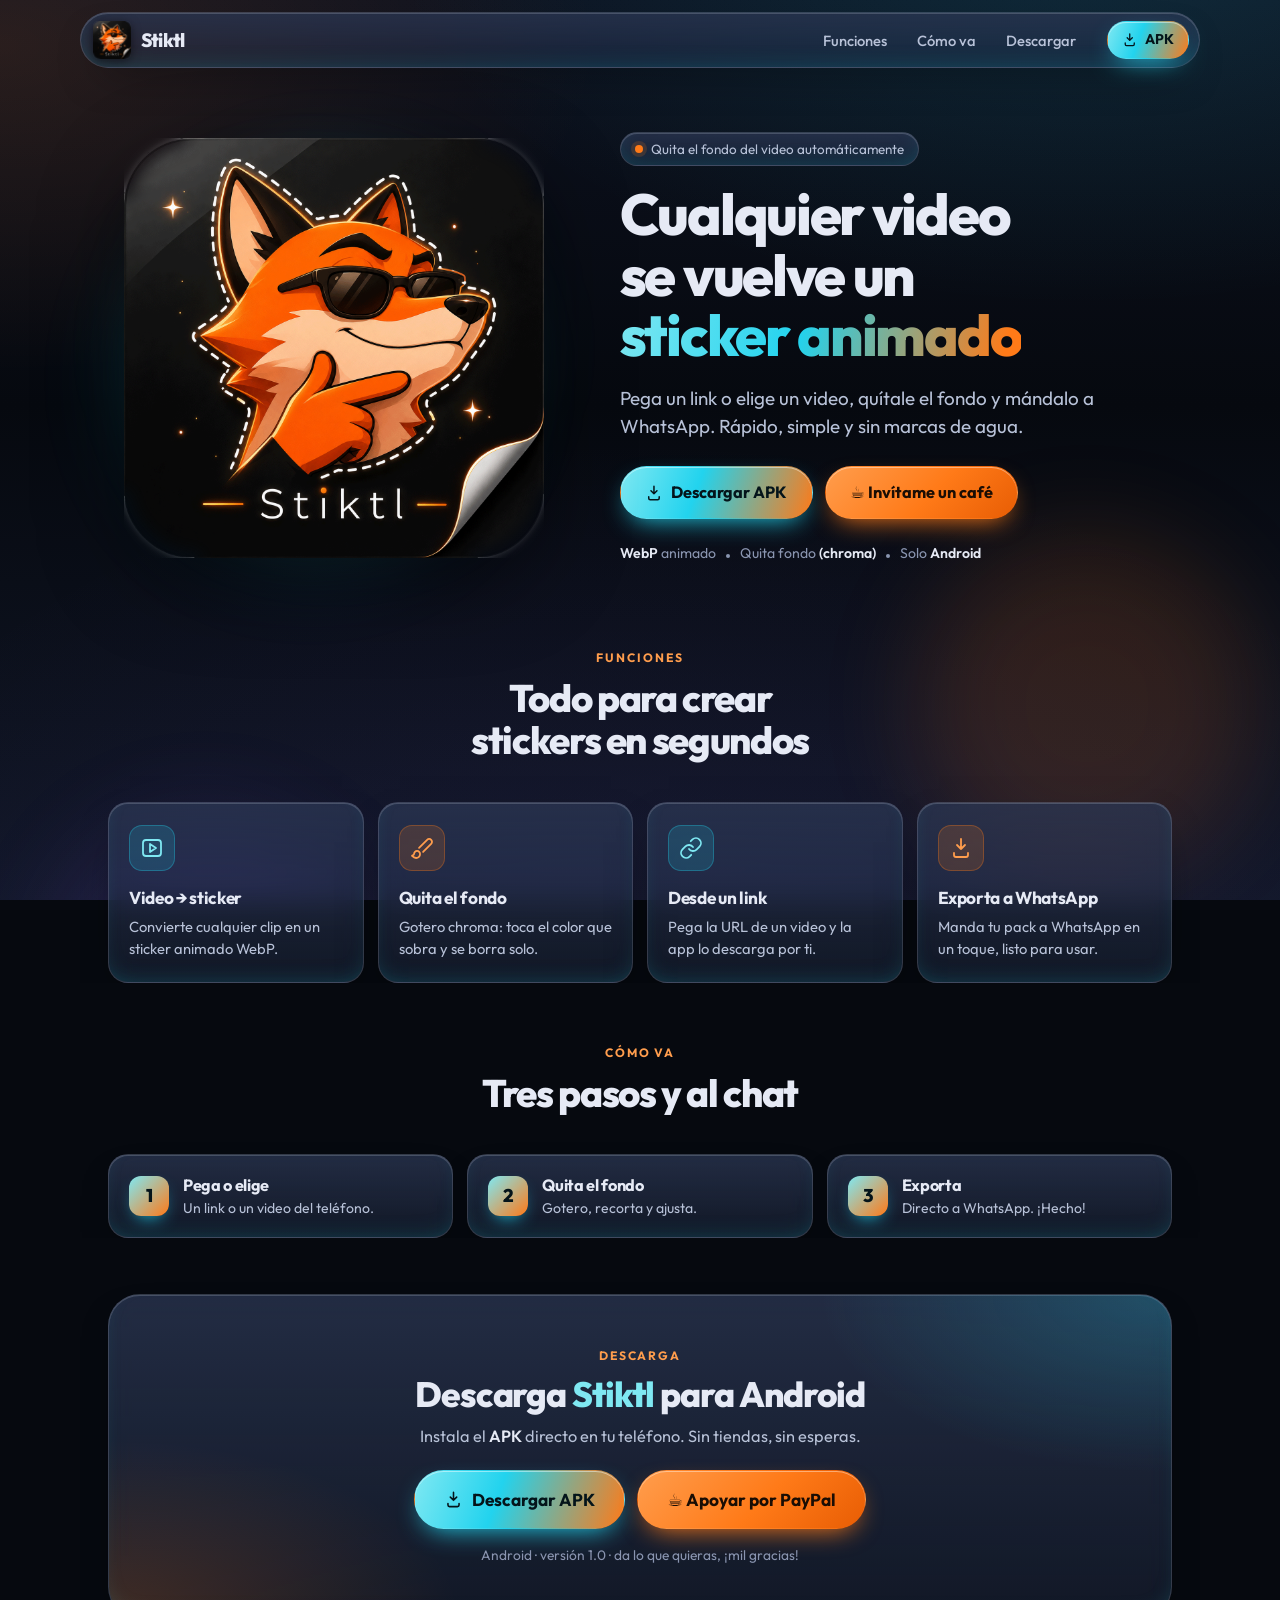
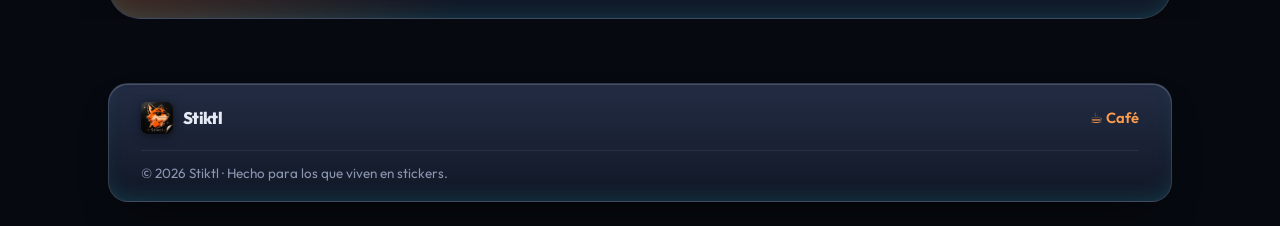
==== index.html @ 59d7ce5d "Stiktl landing — sitio estático (Firebase Hosting)" ====
<!DOCTYPE html>
<html lang="es">
<head>
  <meta charset="UTF-8" />
  <meta name="viewport" content="width=device-width, initial-scale=1.0, viewport-fit=cover" />
  <title>Stiktl — Cualquier video → sticker animado</title>
  <meta name="description" content="Convierte cualquier video en un sticker animado para WhatsApp. Pega un link o elige un video, quítale el fondo y exporta. Descarga el APK para Android." />
  <meta name="theme-color" content="#06090F" />
  <link rel="icon" type="image/png" href="stiktlicon.png" />

  <!-- Tipografía: una sola familia para reducir descargas -->
  <link rel="preconnect" href="https://fonts.googleapis.com" />
  <link rel="preconnect" href="https://fonts.gstatic.com" crossorigin />
  <link href="https://fonts.googleapis.com/css2?family=Outfit:wght@400;500;600;700;800&display=swap" rel="stylesheet" />

  <link rel="stylesheet" href="styles.css" />
  <script>document.documentElement.classList.add("js-anim");</script>
</head>
<body>

  <!-- Fondo: blobs aurora cyan/naranja (generados en script.js) -->
  <div class="bg" aria-hidden="true">
    <div class="bg__blobs" id="blobs"></div>
  </div>

  <!-- ===================== HEADER ===================== -->
  <header class="header" id="top">
    <nav class="nav glass">
      <a class="brand" href="#top" aria-label="Stiktl inicio">
        <span class="brand__mark"><img src="stiktlicon.png" alt="" width="36" height="36" /></span>
        <span class="brand__name">Stiktl</span>
      </a>
      <ul class="nav__links">
        <li><a href="#funciones">Funciones</a></li>
        <li><a href="#como">Cómo va</a></li>
        <li><a href="#descargar">Descargar</a></li>
      </ul>
      <a class="btn btn--primary btn--sm" href="./Stiktl.apk" download>
        <svg class="btn__icon" viewBox="0 0 24 24" aria-hidden="true"><path d="M12 3v10m0 0 4-4m-4 4-4-4M5 17v2a2 2 0 0 0 2 2h10a2 2 0 0 0 2-2v-2"/></svg>
        APK
      </a>
    </nav>
  </header>

  <main>
    <!-- ===================== HERO ===================== -->
    <section class="hero">
      <!-- Icono GIGANTE a la izquierda -->
      <div class="hero__icon reveal">
        <span class="hero__icon-glow" aria-hidden="true"></span>
        <img src="stiktlicon.png" alt="Icono de Stiktl" width="420" height="420" fetchpriority="high" />
      </div>

      <div class="hero__copy reveal" data-delay="80">
        <span class="pill glass">
          <span class="pill__dot"></span>
          Quita el fondo del video automáticamente
        </span>
        <h1 class="hero__title">
          Cualquier video se vuelve un
          <span class="grad">sticker animado</span>
        </h1>
        <p class="hero__subtitle">
          Pega un link o elige un video, quítale el fondo y mándalo a WhatsApp.
          Rápido, simple y sin marcas de agua.
        </p>
        <div class="hero__actions">
          <a class="btn btn--primary btn--lg" href="./Stiktl.apk" download>
            <svg class="btn__icon" viewBox="0 0 24 24" aria-hidden="true"><path d="M12 3v10m0 0 4-4m-4 4-4-4M5 17v2a2 2 0 0 0 2 2h10a2 2 0 0 0 2-2v-2"/></svg>
            Descargar APK
          </a>
          <a class="btn btn--coffee btn--lg" href="https://www.paypal.com/paypalme/arturiousms" target="_blank" rel="noopener">
            ☕ Invítame un café
          </a>
        </div>
        <ul class="hero__meta">
          <li><strong>WebP</strong> animado</li>
          <li><span class="dot-sep"></span></li>
          <li>Quita fondo <strong>(chroma)</strong></li>
          <li><span class="dot-sep"></span></li>
          <li>Solo <strong>Android</strong></li>
        </ul>
      </div>
    </section>

    <!-- ===================== FUNCIONES ===================== -->
    <section class="section" id="funciones">
      <header class="section__head reveal">
        <span class="eyebrow">Funciones</span>
        <h2 class="section__title">Todo para crear stickers en segundos</h2>
      </header>
      <div class="features">
        <article class="feature glass reveal">
          <div class="feature__icon feature__icon--cyan">
            <svg viewBox="0 0 24 24"><path d="m10 8 6 4-6 4V8Z"/><rect x="3" y="4" width="18" height="16" rx="3"/></svg>
          </div>
          <h3>Video → sticker</h3>
          <p>Convierte cualquier clip en un sticker animado WebP.</p>
        </article>
        <article class="feature glass reveal">
          <div class="feature__icon feature__icon--orange">
            <svg viewBox="0 0 24 24"><path d="m9.06 11.9 8.07-8.06a2.85 2.85 0 1 1 4.03 4.03l-8.06 8.08"/><path d="M7.07 14.94a3 3 0 0 0-3 3.02c0 1.33-2.5 1.52-2 2.02 1.08 1.1 2.49 2.02 4 2.02a4 4 0 0 0 4-4.04 3.01 3.01 0 0 0-3-3.02z"/></svg>
          </div>
          <h3>Quita el fondo</h3>
          <p>Gotero chroma: toca el color que sobra y se borra solo.</p>
        </article>
        <article class="feature glass reveal">
          <div class="feature__icon feature__icon--cyan">
            <svg viewBox="0 0 24 24"><path d="M10 13a5 5 0 0 0 7.54.54l3-3a5 5 0 0 0-7.07-7.07l-1.72 1.71"/><path d="M14 11a5 5 0 0 0-7.54-.54l-3 3a5 5 0 0 0 7.07 7.07l1.71-1.71"/></svg>
          </div>
          <h3>Desde un link</h3>
          <p>Pega la URL de un video y la app lo descarga por ti.</p>
        </article>
        <article class="feature glass reveal">
          <div class="feature__icon feature__icon--orange">
            <svg viewBox="0 0 24 24"><path d="M12 3v10m0 0 4-4m-4 4-4-4M5 17v2a2 2 0 0 0 2 2h10a2 2 0 0 0 2-2v-2"/></svg>
          </div>
          <h3>Exporta a WhatsApp</h3>
          <p>Manda tu pack a WhatsApp en un toque, listo para usar.</p>
        </article>
      </div>
    </section>

    <!-- ===================== CÓMO VA (3 pasos compactos) ===================== -->
    <section class="section section--tight" id="como">
      <header class="section__head reveal">
        <span class="eyebrow">Cómo va</span>
        <h2 class="section__title">Tres pasos y al chat</h2>
      </header>
      <ol class="steps">
        <li class="step glass reveal"><span class="step__num">1</span><div><h3>Pega o elige</h3><p>Un link o un video del teléfono.</p></div></li>
        <li class="step glass reveal"><span class="step__num">2</span><div><h3>Quita el fondo</h3><p>Gotero, recorta y ajusta.</p></div></li>
        <li class="step glass reveal"><span class="step__num">3</span><div><h3>Exporta</h3><p>Directo a WhatsApp. ¡Hecho!</p></div></li>
      </ol>
    </section>

    <!-- ===================== DESCARGA + APOYO ===================== -->
    <section class="section section--tight" id="descargar">
      <div class="download glass reveal">
        <div class="download__glow" aria-hidden="true"></div>
        <span class="eyebrow">Descarga</span>
        <h2 class="download__title">Descarga <span>Stiktl</span> para Android</h2>
        <p class="download__text">Instala el <strong>APK</strong> directo en tu teléfono. Sin tiendas, sin esperas.</p>
        <div class="download__actions">
          <a class="btn btn--primary btn--xl" href="./Stiktl.apk" download>
            <svg class="btn__icon" viewBox="0 0 24 24" aria-hidden="true"><path d="M12 3v10m0 0 4-4m-4 4-4-4M5 17v2a2 2 0 0 0 2 2h10a2 2 0 0 0 2-2v-2"/></svg>
            Descargar APK
          </a>
          <a class="btn btn--coffee btn--xl" href="https://www.paypal.com/paypalme/arturiousms" target="_blank" rel="noopener">
            ☕ Apoyar por PayPal
          </a>
        </div>
        <p class="download__note">Android · versión 1.0 · da lo que quieras, ¡mil gracias!</p>
      </div>
    </section>
  </main>

  <!-- ===================== FOOTER ===================== -->
  <footer class="footer">
    <div class="footer__inner glass">
      <div class="footer__brand">
        <span class="brand__mark brand__mark--sm"><img src="stiktlicon.png" alt="" width="30" height="30" /></span>
        <span class="brand__name">Stiktl</span>
      </div>
      <a class="footer__coffee" href="https://www.paypal.com/paypalme/arturiousms" target="_blank" rel="noopener">☕ Café</a>
      <p class="footer__copy">© <span id="year">2026</span> Stiktl · Hecho para los que viven en stickers.</p>
    </div>
  </footer>

  <script src="script.js"></script>
</body>
</html>
---- styles.css ----
/* =================================================================
   STIKTL — Landing compacta · tema Liquid Glass CYAN + NARANJA
   -----------------------------------------------------------------
   Optimizada: una sola fuente, blur moderado, sin mask-composite,
   content-visibility en secciones, animaciones solo con transform.
   ================================================================= */
:root {
  /* Acentos: cyan (UI de la app) + naranja (marca / zorro) */
  --cyan:        #22D3EE;
  --cyan-soft:   #7FE8F2;
  --cyan-deep:   #0EA5E9;
  --orange:      #FF7A18;
  --orange-soft: #FF9D4D;
  --orange-deep: #E85D04;
  --lila:        #8B5CF6;

  --accent: var(--cyan);

  /* Fondo oscuro (DarkBase de la app) */
  --bg:    #06090F;
  --bg-2:  #0D1220;
  --bg-3:  #111728;

  /* Texto sobre cristal oscuro */
  --text:       #E6EAF5;
  --text-dim:   #B8C2D8;
  --text-faint: #8A95B0;

  /* Cristal esmerilado oscuro (slate translúcido) */
  --glass-bg:      rgba(42, 53, 80, 0.55);
  --glass-bg-2:    rgba(42, 53, 80, 0.80);
  --glass-bg-soft: rgba(42, 53, 80, 0.34);
  --glass-border:  rgba(204, 208, 224, 0.18);
  --glass-blur:    14px;

  --shadow: 0 18px 44px -22px rgba(0, 0, 0, 0.85);
  --radius:    20px;
  --radius-sm: 14px;
  --maxw:      1120px;
  --ease:      cubic-bezier(.22, 1, .36, 1);
  --cyan-tint:   rgba(34, 211, 238, 0.16);
  --orange-tint: rgba(255, 122, 24, 0.16);
}

*, *::before, *::after { box-sizing: border-box; }
* { margin: 0; }
html { scroll-behavior: smooth; }
body {
  font-family: "Outfit", system-ui, -apple-system, sans-serif;
  background: var(--bg);
  color: var(--text);
  line-height: 1.5;
  -webkit-font-smoothing: antialiased;
  overflow-x: hidden;
  min-height: 100vh;
}
a { color: inherit; text-decoration: none; }
ul, ol { list-style: none; padding: 0; }
svg { display: block; }
img { max-width: 100%; height: auto; }
strong { color: var(--text); font-weight: 600; }

/* ===================== FONDO ===================== */
.bg {
  position: fixed;
  inset: 0;
  z-index: -1;
  overflow: hidden;
  background:
    radial-gradient(100% 80% at 85% -10%, rgba(34, 211, 238, 0.14), transparent 55%),
    radial-gradient(90% 70% at 0% 5%, rgba(255, 122, 24, 0.12), transparent 52%),
    radial-gradient(120% 120% at 50% 120%, rgba(139, 92, 246, 0.08), transparent 60%),
    linear-gradient(180deg, var(--bg-2), var(--bg) 45%, var(--bg-3));
}
.bg__blobs { position: absolute; inset: 0; }
.blob {
  position: absolute;
  border-radius: 50%;
  filter: blur(50px);
  opacity: 0.34;
  animation: float-blob var(--dur, 24s) var(--ease) infinite alternate;
  will-change: transform;
}
@keyframes float-blob {
  0%   { transform: translate(0, 0) scale(1); }
  100% { transform: translate(var(--dx, 40px), var(--dy, -50px)) scale(var(--sc, 1.2)); }
}

/* ===================== GLASS ===================== */
/* Cristal sin mask-composite: fill translúcido + inset highlight +
   glow cyan en una sola box-shadow. Mucho más barato de pintar. */
.glass {
  background: linear-gradient(180deg, var(--glass-bg-2), var(--glass-bg) 55%, var(--glass-bg-soft));
  backdrop-filter: blur(var(--glass-blur)) saturate(130%);
  -webkit-backdrop-filter: blur(var(--glass-blur)) saturate(130%);
  border: 1px solid var(--glass-border);
  box-shadow: var(--shadow),
              inset 0 1px 0 rgba(204, 208, 224, 0.22),
              inset 0 -10px 26px -16px rgba(34, 211, 238, 0.35);
}

/* ===================== BOTONES ===================== */
.btn {
  --pad-y: 0.7em; --pad-x: 1.25em;
  display: inline-flex; align-items: center; gap: 0.5em;
  padding: var(--pad-y) var(--pad-x);
  border-radius: 999px;
  font-family: inherit; font-weight: 700; font-size: 0.95rem;
  cursor: pointer; border: 1px solid transparent; white-space: nowrap;
  transition: transform .2s var(--ease), box-shadow .25s var(--ease), background .2s, border-color .2s;
}
.btn__icon { width: 1.1em; height: 1.1em; fill: none; stroke: currentColor; stroke-width: 2; stroke-linecap: round; stroke-linejoin: round; }
.btn--sm { font-size: 0.88rem; --pad-y: 0.5em; --pad-x: 1em; }
.btn--lg { font-size: 1.02rem; --pad-y: 0.8em; --pad-x: 1.5em; }
.btn--xl { font-size: 1.08rem; --pad-y: 0.9em; --pad-x: 1.7em; }

/* Primario = cyan → naranja (la mezcla de marca) */
.btn--primary {
  background: linear-gradient(110deg, var(--cyan-soft), var(--cyan) 40%, var(--orange) 100%);
  color: #04141a;
  box-shadow: 0 10px 26px -10px var(--cyan), inset 0 1px 0 rgba(255,255,255,.45);
}
.btn--primary:hover { transform: translateY(-2px); box-shadow: 0 16px 34px -12px var(--cyan), 0 0 0 4px var(--cyan-tint); }
.btn--primary:active { transform: translateY(0); }

/* Café / apoyo = naranja */
.btn--coffee {
  background: linear-gradient(135deg, var(--orange-soft), var(--orange) 55%, var(--orange-deep));
  color: #1a0d04;
  box-shadow: 0 10px 26px -10px var(--orange), inset 0 1px 0 rgba(255,255,255,.4);
}
.btn--coffee:hover { transform: translateY(-2px); box-shadow: 0 16px 34px -12px var(--orange), 0 0 0 4px var(--orange-tint); }

/* ===================== HEADER / NAV ===================== */
.header { position: sticky; top: 0; z-index: 50; padding: 12px clamp(14px, 4vw, 28px) 0; }
.nav {
  max-width: var(--maxw); margin: 0 auto;
  display: flex; align-items: center; gap: 14px;
  padding: 8px 10px 8px 12px; border-radius: 999px;
}
.brand { display: inline-flex; align-items: center; gap: 10px; }
.brand__mark {
  width: 38px; height: 38px;
  display: grid; place-items: center;
}
.brand__mark img {
  width: 100%; height: 100%; object-fit: contain;
  filter: drop-shadow(0 2px 5px rgba(0,0,0,.5));
}
.brand__mark--sm { width: 32px; height: 32px; }
.brand__name { font-weight: 800; font-size: 1.2rem; letter-spacing: -0.04em; }
.nav__links { display: flex; gap: 4px; margin-left: auto; }
.nav__links a { padding: 7px 13px; border-radius: 999px; font-size: 0.92rem; font-weight: 500; color: var(--text-dim); transition: color .2s, background .2s; }
.nav__links a:hover { color: var(--text); background: var(--glass-bg-soft); }
.nav .btn--primary { margin-left: 4px; }

/* ===================== LAYOUT ===================== */
.section {
  max-width: var(--maxw); margin: 0 auto;
  padding: clamp(44px, 7vw, 80px) clamp(16px, 4vw, 28px) 0;
  content-visibility: auto;
  contain-intrinsic-size: auto 480px;
}
.section--tight { padding-top: clamp(32px, 5vw, 56px); }
.section__head { max-width: 600px; margin: 0 auto clamp(26px, 4vw, 40px); text-align: center; }
.eyebrow {
  display: inline-block; font-weight: 700; font-size: 0.76rem;
  letter-spacing: 0.16em; text-transform: uppercase;
  color: var(--orange-soft); margin-bottom: 10px;
}
.section__title { font-size: clamp(1.6rem, 3.6vw, 2.4rem); font-weight: 800; letter-spacing: -0.035em; line-height: 1.1; text-wrap: balance; }

/* ===================== HERO ===================== */
.hero {
  max-width: var(--maxw); margin: 0 auto;
  padding: clamp(28px, 5vw, 64px) clamp(16px, 4vw, 28px) 0;
  display: grid; grid-template-columns: 0.9fr 1.1fr;
  gap: clamp(24px, 5vw, 60px); align-items: center;
}
/* Icono GIGANTE */
.hero__icon { position: relative; display: grid; place-items: center; }
.hero__icon img {
  position: relative; z-index: 1;
  width: min(420px, 70vw); aspect-ratio: 1;
  /* El PNG trae su borde ya suavizado (alfa feathered). Solo una
     sombra suave que sigue la silueta real — sin contorno duro. */
  filter: drop-shadow(0 26px 40px rgba(0, 0, 0, 0.5));
  animation: icon-float 7s var(--ease) infinite alternate;
  will-change: transform;
}
.hero__icon-glow {
  position: absolute; z-index: 0; width: 78%; aspect-ratio: 1; border-radius: 50%;
  background: radial-gradient(circle, rgba(255,122,24,.45), rgba(34,211,238,.32) 55%, transparent 72%);
  filter: blur(46px);
}
@keyframes icon-float {
  0%   { transform: translateY(0) rotate(-1.5deg); }
  100% { transform: translateY(-16px) rotate(1.5deg); }
}

.pill {
  display: inline-flex; align-items: center; gap: 8px;
  padding: 6px 14px; border-radius: 999px; font-size: 0.84rem;
  color: var(--text-dim); margin-bottom: 18px;
}
.pill__dot { width: 8px; height: 8px; border-radius: 50%; background: var(--orange); box-shadow: 0 0 0 4px var(--orange-tint); animation: pulse 2s ease-in-out infinite; }
@keyframes pulse { 50% { box-shadow: 0 0 0 7px transparent; } }

.hero__title { font-size: clamp(2.1rem, 5vw, 3.6rem); font-weight: 800; line-height: 1.05; letter-spacing: -0.04em; text-wrap: balance; }
.grad {
  background: linear-gradient(105deg, var(--cyan-soft), var(--cyan) 45%, var(--orange) 95%);
  -webkit-background-clip: text; background-clip: text;
  -webkit-text-fill-color: transparent; color: transparent;
}
.hero__subtitle { margin-top: 18px; font-size: clamp(1rem, 1.7vw, 1.18rem); color: var(--text-dim); max-width: 30em; text-wrap: pretty; }
.hero__actions { display: flex; flex-wrap: wrap; gap: 12px; margin-top: 26px; }
.hero__meta { display: flex; flex-wrap: wrap; align-items: center; gap: 10px; margin-top: 24px; font-size: 0.88rem; color: var(--text-faint); }
.dot-sep { width: 4px; height: 4px; border-radius: 50%; background: var(--text-faint); display: inline-block; }

/* ===================== FUNCIONES ===================== */
.features { display: grid; grid-template-columns: repeat(4, 1fr); gap: 14px; }
.feature {
  padding: 22px 20px; border-radius: var(--radius);
  transition: transform .25s var(--ease), border-color .25s;
}
.feature:hover { transform: translateY(-5px); border-color: rgba(34,211,238,.4); }
.feature__icon { width: 46px; height: 46px; border-radius: 13px; display: grid; place-items: center; margin-bottom: 14px; }
.feature__icon--cyan   { background: var(--cyan-tint);   border: 1px solid rgba(34,211,238,.3); }
.feature__icon--orange { background: var(--orange-tint); border: 1px solid rgba(255,122,24,.3); }
.feature__icon svg { width: 24px; height: 24px; fill: none; stroke-width: 1.8; stroke-linecap: round; stroke-linejoin: round; }
.feature__icon--cyan svg   { stroke: var(--cyan-soft); }
.feature__icon--orange svg { stroke: var(--orange-soft); }
.feature h3 { font-size: 1.08rem; font-weight: 700; letter-spacing: -0.02em; margin-bottom: 5px; }
.feature p { color: var(--text-dim); font-size: 0.92rem; text-wrap: pretty; }

/* ===================== PASOS ===================== */
.steps { display: grid; grid-template-columns: repeat(3, 1fr); gap: 14px; }
.step {
  display: flex; align-items: center; gap: 14px;
  padding: 18px 20px; border-radius: var(--radius);
  transition: transform .25s var(--ease), border-color .25s;
}
.step:hover { transform: translateY(-4px); border-color: rgba(255,122,24,.4); }
.step__num {
  flex: none; display: grid; place-items: center;
  width: 40px; height: 40px; border-radius: 12px;
  font-weight: 800; font-size: 1.15rem; color: #04141a;
  background: linear-gradient(135deg, var(--cyan-soft), var(--orange));
  box-shadow: 0 8px 18px -8px var(--cyan);
}
.step h3 { font-size: 1.02rem; font-weight: 700; letter-spacing: -0.02em; }
.step p { color: var(--text-dim); font-size: 0.88rem; }

/* ===================== DESCARGA ===================== */
.download {
  position: relative; overflow: hidden;
  border-radius: clamp(22px, 4vw, 32px);
  padding: clamp(30px, 5vw, 52px); text-align: center;
  display: flex; flex-direction: column; align-items: center;
}
.download__glow {
  position: absolute; inset: 0; pointer-events: none;
  background:
    radial-gradient(60% 100% at 100% 0%, rgba(34,211,238,.22), transparent 55%),
    radial-gradient(60% 100% at 0% 100%, rgba(255,122,24,.20), transparent 55%);
}
.download > *:not(.download__glow) { position: relative; }
.download__title { font-size: clamp(1.5rem, 3.4vw, 2.2rem); font-weight: 800; letter-spacing: -0.03em; line-height: 1.1; margin-bottom: 10px; }
.download__title span { color: var(--cyan-soft); }
.download__text { color: var(--text-dim); font-size: 1.02rem; max-width: 32em; margin-bottom: 22px; text-wrap: pretty; }
.download__actions { display: flex; flex-wrap: wrap; gap: 12px; justify-content: center; }
.download__note { margin-top: 16px; font-size: 0.86rem; color: var(--text-faint); }

/* ===================== FOOTER ===================== */
.footer { padding: clamp(36px, 6vw, 64px) clamp(16px, 4vw, 28px) 24px; max-width: var(--maxw); margin: 0 auto; }
.footer__inner { border-radius: var(--radius); padding: 18px clamp(20px, 4vw, 32px); display: flex; flex-wrap: wrap; align-items: center; gap: 16px; }
.footer__brand { display: flex; align-items: center; gap: 10px; }
.footer__brand .brand__name { font-size: 1.05rem; }
.footer__coffee { margin-left: auto; color: var(--orange-soft); font-weight: 600; font-size: 0.92rem; transition: color .2s; }
.footer__coffee:hover { color: var(--orange); }
.footer__copy { color: var(--text-faint); font-size: 0.84rem; width: 100%; padding-top: 12px; border-top: 1px solid rgba(255,255,255,.07); }

/* ===================== ANIMACIÓN DE ENTRADA ===================== */
.reveal { opacity: 1; transform: none; }
@media (prefers-reduced-motion: no-preference) {
  .js-anim .reveal { transition: transform .7s var(--ease); transition-delay: var(--reveal-delay, 0ms); }
  @starting-style { .js-anim .reveal { transform: translateY(22px); } }
}
@media (prefers-reduced-motion: reduce) {
  .blob, .hero__icon img, .pill__dot { animation: none !important; }
  html { scroll-behavior: auto; }
}

/* ===================== RESPONSIVE ===================== */
@media (max-width: 900px) {
  .hero { grid-template-columns: 1fr; text-align: center; padding-top: clamp(20px, 5vw, 40px); }
  .hero__copy { display: flex; flex-direction: column; align-items: center; }
  .hero__actions, .hero__meta { justify-content: center; }
  .hero__icon img { width: min(300px, 60vw); }
  .features { grid-template-columns: repeat(2, 1fr); }
}
@media (max-width: 640px) {
  .nav__links { display: none; }
  .steps { grid-template-columns: 1fr; }
  .footer__inner { gap: 12px; }
  .footer__coffee { margin-left: 0; }
}
@media (max-width: 460px) {
  .features { grid-template-columns: 1fr; }
  .hero__title { font-size: clamp(1.9rem, 8vw, 2.4rem); }
  .hero__actions .btn { width: 100%; justify-content: center; }
  .download__actions .btn { width: 100%; justify-content: center; }
}
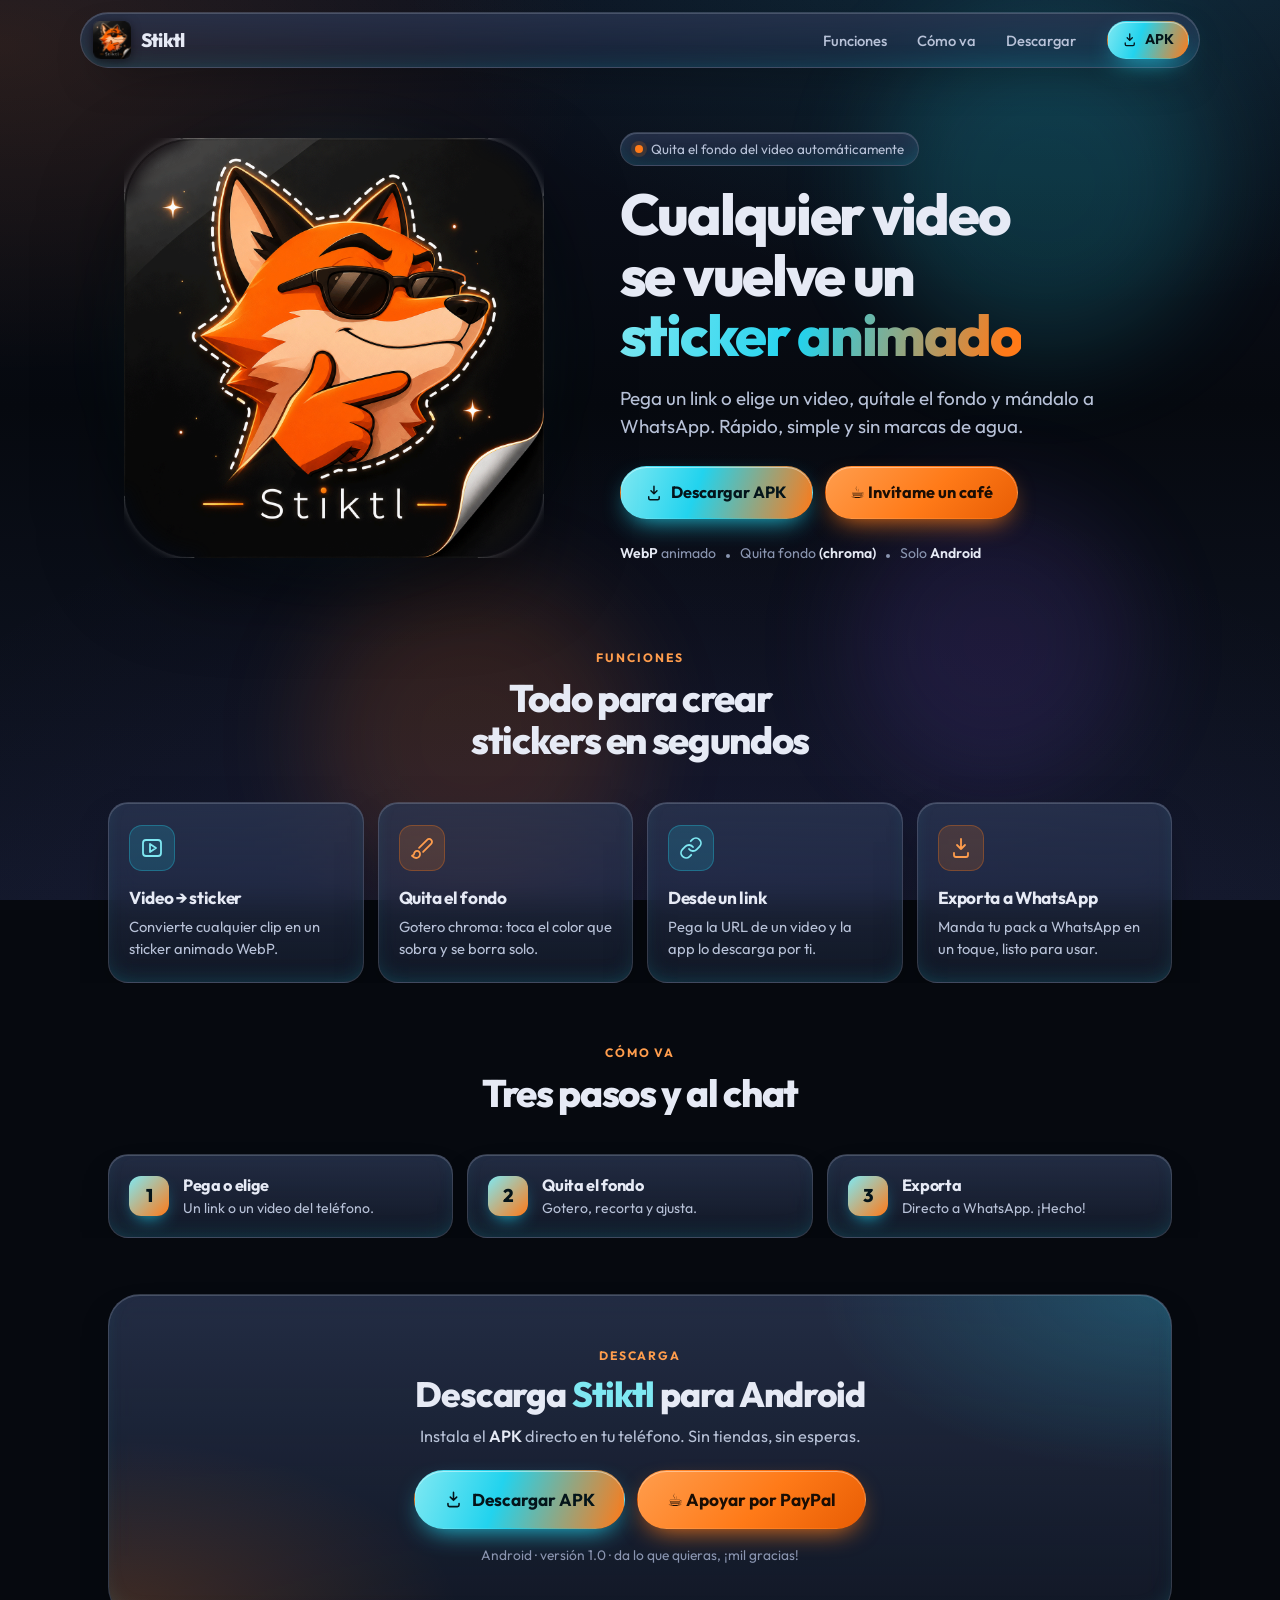
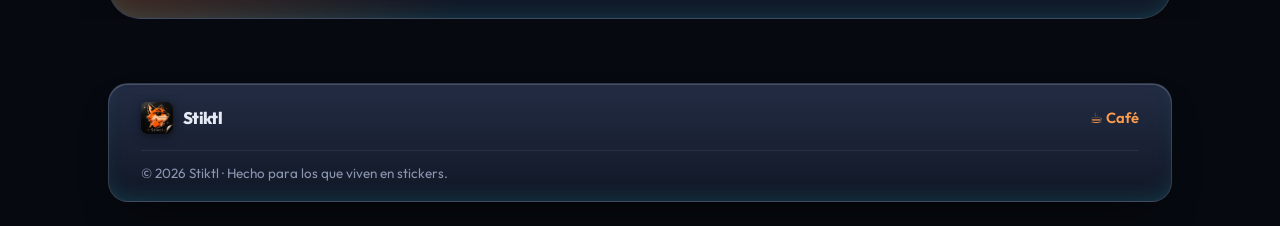
==== commit 37bf5005: "Botones de descarga apuntan al APK en GitHub Releases v1.0" ====
--- a/index.html
+++ b/index.html
@@ -35,7 +35,7 @@
         <li><a href="#como">Cómo va</a></li>
         <li><a href="#descargar">Descargar</a></li>
       </ul>
-      <a class="btn btn--primary btn--sm" href="./Stiktl.apk" download>
+      <a class="btn btn--primary btn--sm" href="https://github.com/arturopunk/Stiktl/releases/download/v1.0/Stiktl.apk">
         <svg class="btn__icon" viewBox="0 0 24 24" aria-hidden="true"><path d="M12 3v10m0 0 4-4m-4 4-4-4M5 17v2a2 2 0 0 0 2 2h10a2 2 0 0 0 2-2v-2"/></svg>
         APK
       </a>
@@ -65,7 +65,7 @@
           Rápido, simple y sin marcas de agua.
         </p>
         <div class="hero__actions">
-          <a class="btn btn--primary btn--lg" href="./Stiktl.apk" download>
+          <a class="btn btn--primary btn--lg" href="https://github.com/arturopunk/Stiktl/releases/download/v1.0/Stiktl.apk">
             <svg class="btn__icon" viewBox="0 0 24 24" aria-hidden="true"><path d="M12 3v10m0 0 4-4m-4 4-4-4M5 17v2a2 2 0 0 0 2 2h10a2 2 0 0 0 2-2v-2"/></svg>
             Descargar APK
           </a>
@@ -142,7 +142,7 @@
         <h2 class="download__title">Descarga <span>Stiktl</span> para Android</h2>
         <p class="download__text">Instala el <strong>APK</strong> directo en tu teléfono. Sin tiendas, sin esperas.</p>
         <div class="download__actions">
-          <a class="btn btn--primary btn--xl" href="./Stiktl.apk" download>
+          <a class="btn btn--primary btn--xl" href="https://github.com/arturopunk/Stiktl/releases/download/v1.0/Stiktl.apk">
             <svg class="btn__icon" viewBox="0 0 24 24" aria-hidden="true"><path d="M12 3v10m0 0 4-4m-4 4-4-4M5 17v2a2 2 0 0 0 2 2h10a2 2 0 0 0 2-2v-2"/></svg>
             Descargar APK
           </a>
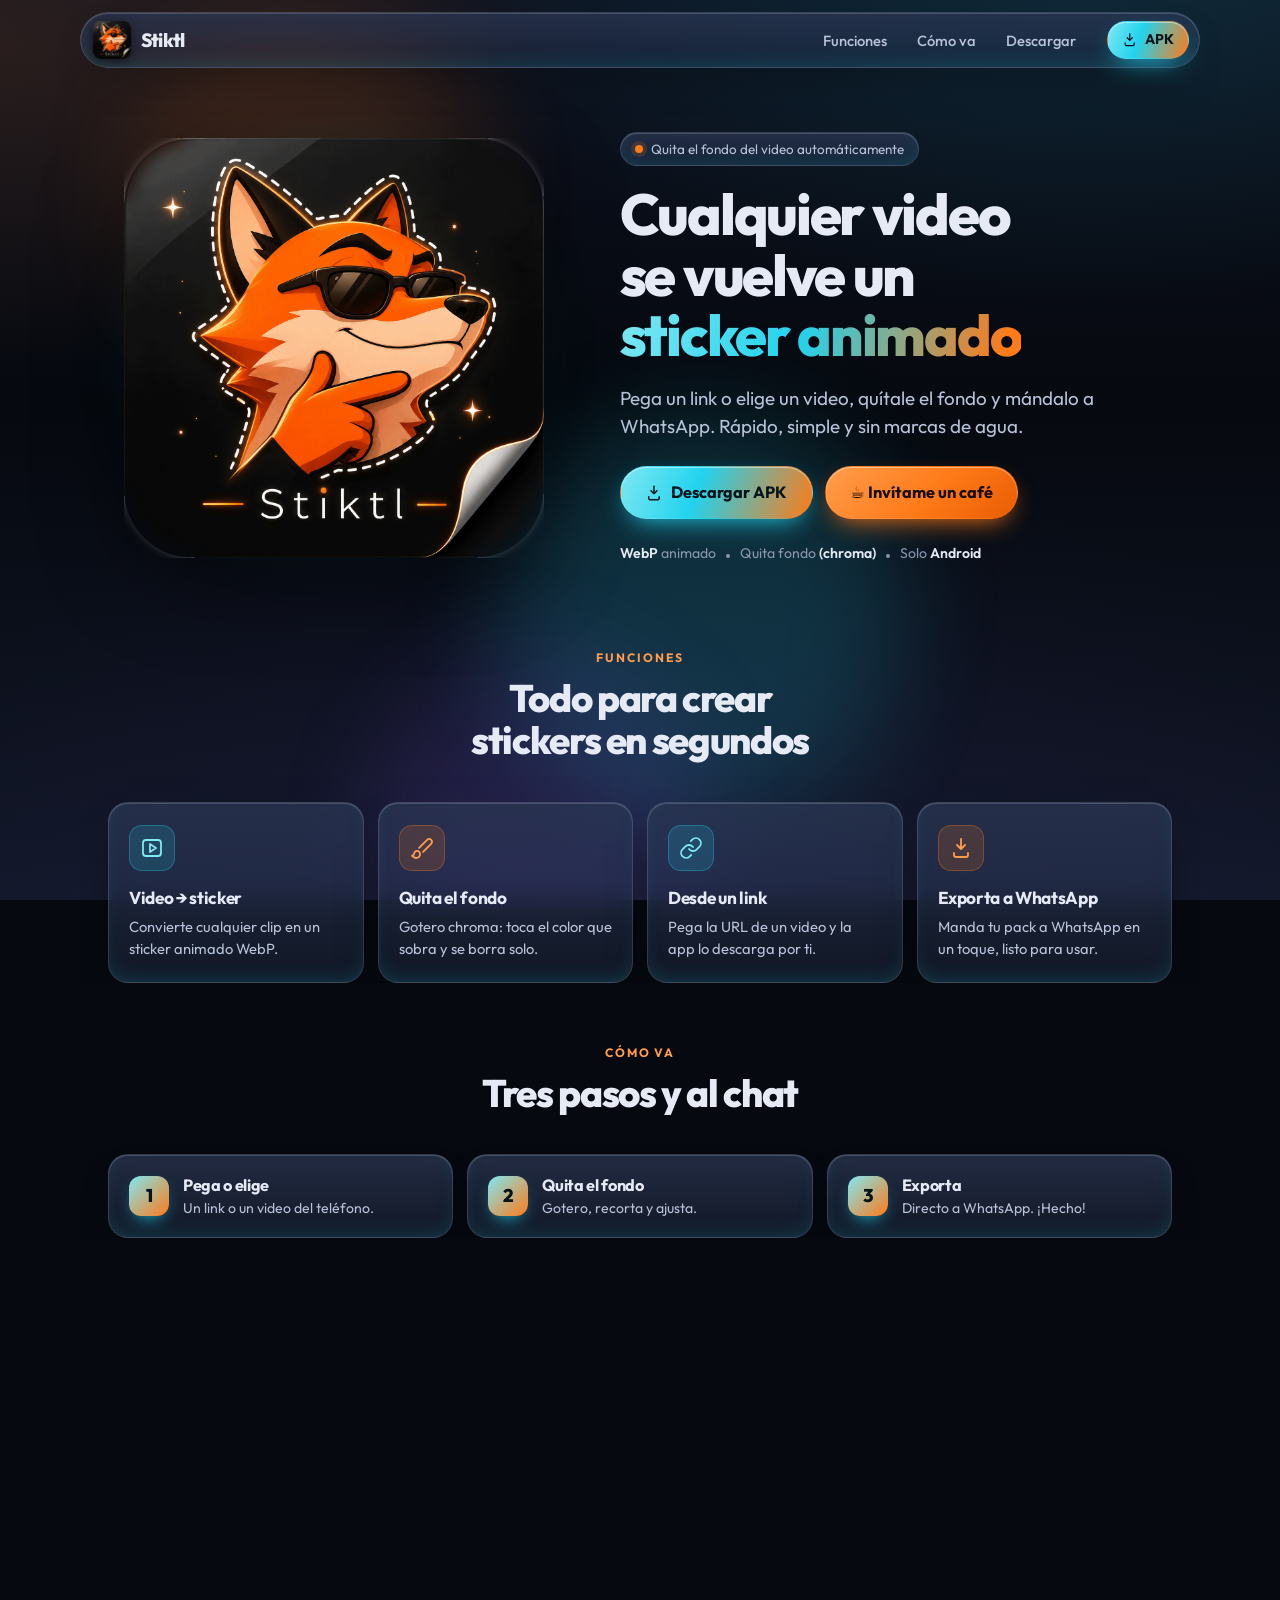
==== commit 84e0f15a: "Descarga via /download (redirect en dominio propio) para evitar que la app de GitHub intercepte el l" ====
--- a/index.html
+++ b/index.html
@@ -35,7 +35,7 @@
         <li><a href="#como">Cómo va</a></li>
         <li><a href="#descargar">Descargar</a></li>
       </ul>
-      <a class="btn btn--primary btn--sm" href="https://github.com/arturopunk/Stiktl/releases/download/v1.0/Stiktl.apk">
+      <a class="btn btn--primary btn--sm" href="/download">
         <svg class="btn__icon" viewBox="0 0 24 24" aria-hidden="true"><path d="M12 3v10m0 0 4-4m-4 4-4-4M5 17v2a2 2 0 0 0 2 2h10a2 2 0 0 0 2-2v-2"/></svg>
         APK
       </a>
@@ -65,7 +65,7 @@
           Rápido, simple y sin marcas de agua.
         </p>
         <div class="hero__actions">
-          <a class="btn btn--primary btn--lg" href="https://github.com/arturopunk/Stiktl/releases/download/v1.0/Stiktl.apk">
+          <a class="btn btn--primary btn--lg" href="/download">
             <svg class="btn__icon" viewBox="0 0 24 24" aria-hidden="true"><path d="M12 3v10m0 0 4-4m-4 4-4-4M5 17v2a2 2 0 0 0 2 2h10a2 2 0 0 0 2-2v-2"/></svg>
             Descargar APK
           </a>
@@ -142,7 +142,7 @@
         <h2 class="download__title">Descarga <span>Stiktl</span> para Android</h2>
         <p class="download__text">Instala el <strong>APK</strong> directo en tu teléfono. Sin tiendas, sin esperas.</p>
         <div class="download__actions">
-          <a class="btn btn--primary btn--xl" href="https://github.com/arturopunk/Stiktl/releases/download/v1.0/Stiktl.apk">
+          <a class="btn btn--primary btn--xl" href="/download">
             <svg class="btn__icon" viewBox="0 0 24 24" aria-hidden="true"><path d="M12 3v10m0 0 4-4m-4 4-4-4M5 17v2a2 2 0 0 0 2 2h10a2 2 0 0 0 2-2v-2"/></svg>
             Descargar APK
           </a>
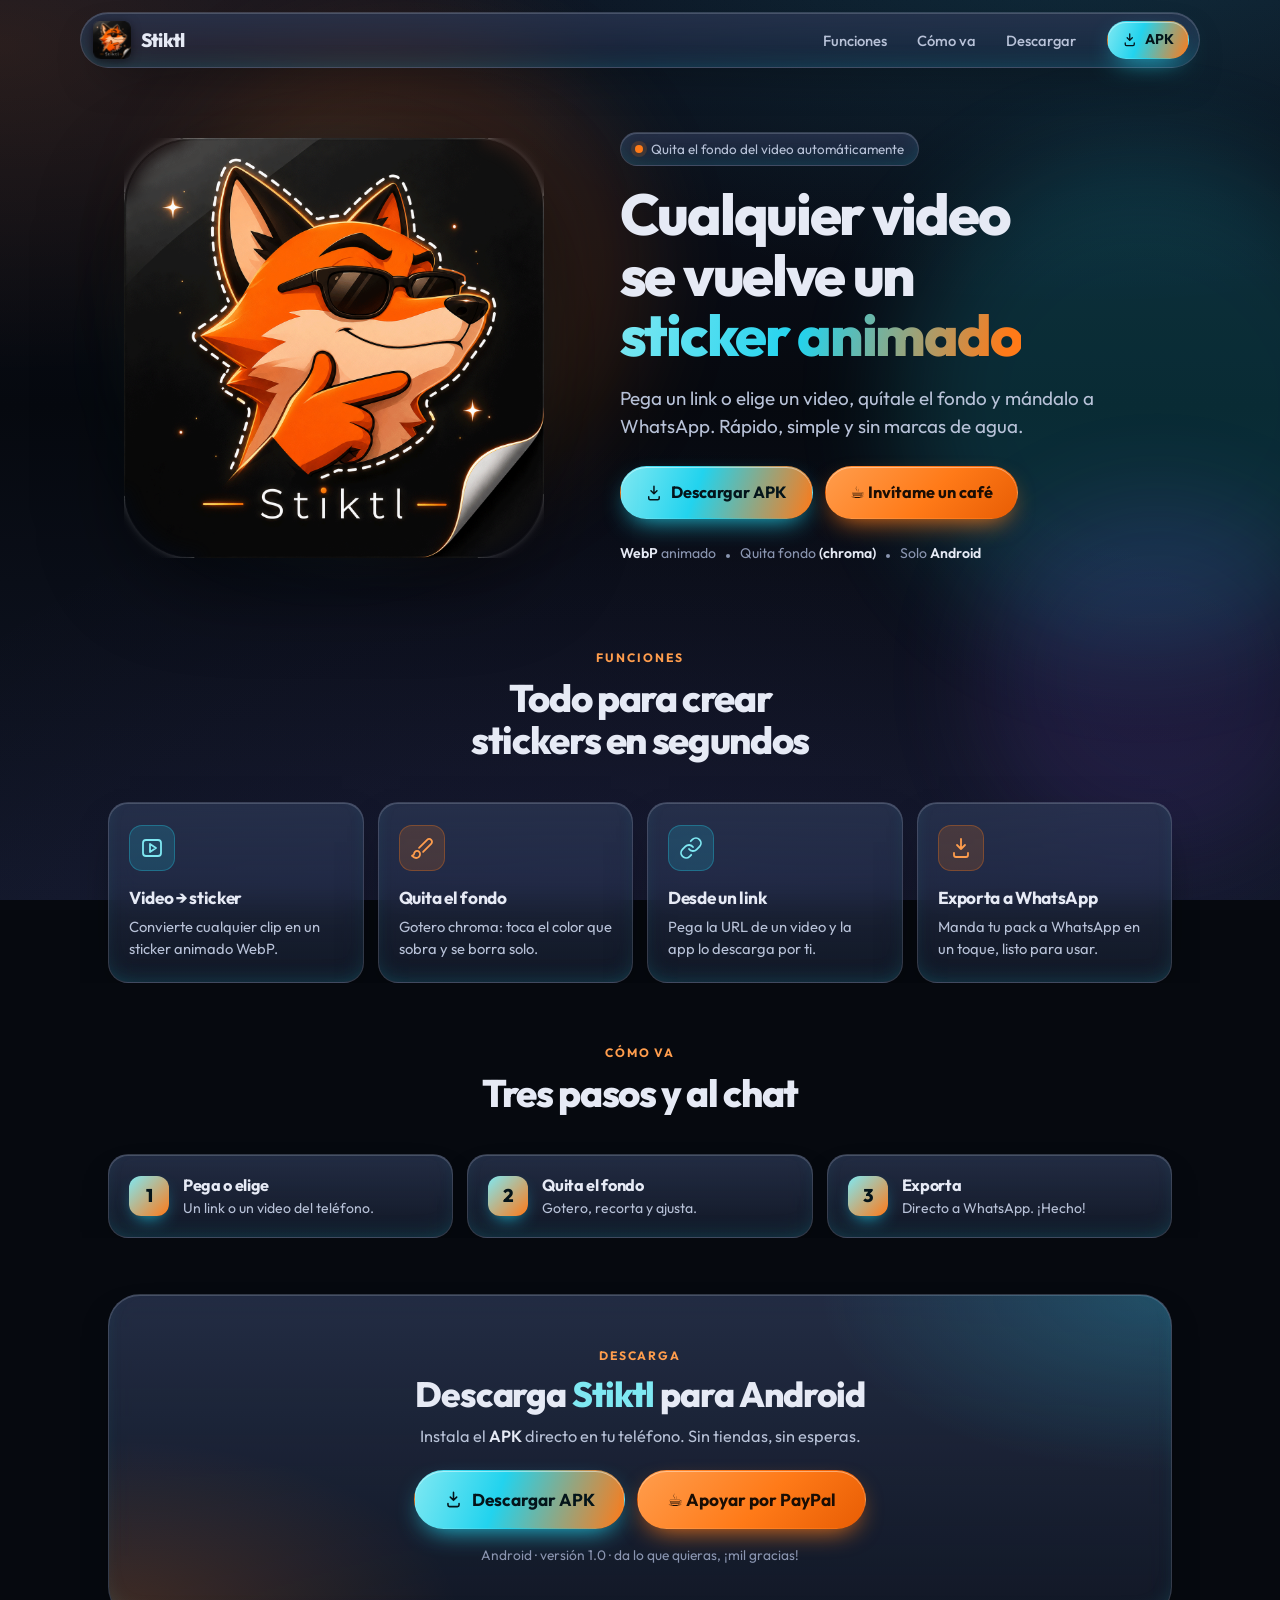
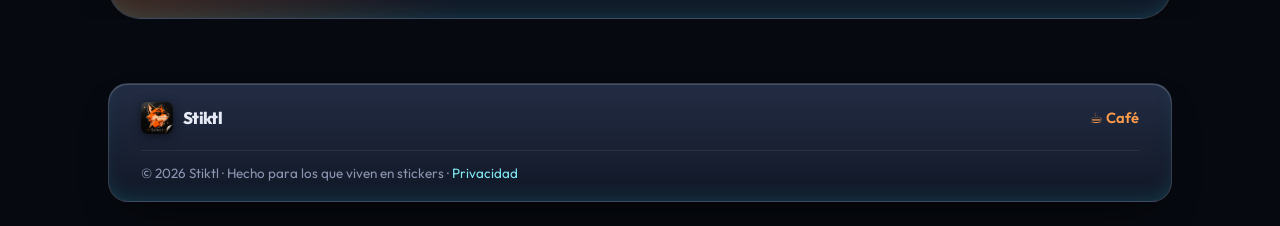
==== commit 268f89ff: "Publica politica de privacidad en /privacy + link en footer" ====
--- a/index.html
+++ b/index.html
@@ -163,7 +163,7 @@
         <span class="brand__name">Stiktl</span>
       </div>
       <a class="footer__coffee" href="https://www.paypal.com/paypalme/arturiousms" target="_blank" rel="noopener">☕ Café</a>
-      <p class="footer__copy">© <span id="year">2026</span> Stiktl · Hecho para los que viven en stickers.</p>
+      <p class="footer__copy">© <span id="year">2026</span> Stiktl · Hecho para los que viven en stickers · <a href="/privacy" style="color:var(--cyan-soft);">Privacidad</a></p>
     </div>
   </footer>
 
